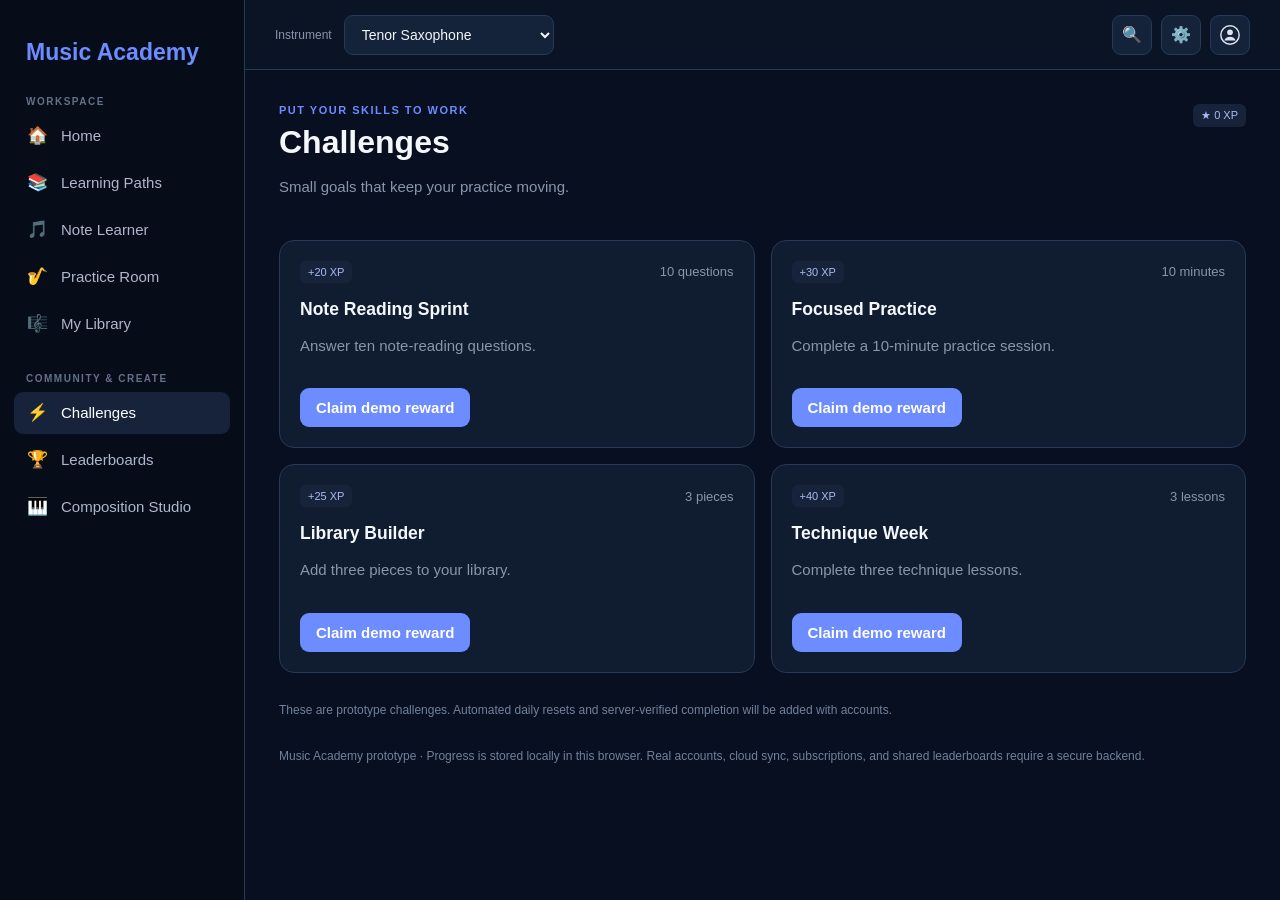
==== challenges.html @ c307b2cd "Refresh shared navigation script cache" ====
<!DOCTYPE html>
<html lang="en">
<head>
    <meta charset="UTF-8">
    <meta name="viewport" content="width=device-width, initial-scale=1.0">
    <title>Music Academy — Challenges</title>
    <link rel="stylesheet" href="app.css?v=3">
</head>
<body data-page="challenges">
    <script src="app.js?v=15"></script>
</body>
</html>
---- app.css ----
:root {
    color-scheme:dark;
    --bg:#07101f;
    --side:#050b16;
    --panel:#0d1727;
    --panel2:#111c2e;
    --line:#1d2b42;
    --muted:#8996aa;
    --text:#f4f7fb;
    --blue:#6d8cff;
    --blue2:#16233b;
}

* {
    box-sizing:border-box;
}

body {
    margin:0;
    background:var(--bg);
    color:var(--text);
    font:15px Arial,sans-serif;
    min-height:100vh;
}

button,input,select {
    font:inherit;
}

button {
    cursor:pointer;
}

.sidebar {
    position:fixed;
    inset:0 auto 0 0;
    width:245px;
    background:var(--side);
    border-right:1px solid var(--line);
    padding:22px 14px;
    overflow:auto;
}

.logo {
    font-size:23px;
    font-weight:700;
    color:var(--blue);
    padding:10px 12px 28px;
}

.nav-label {
    font-size:10px;
    letter-spacing:1.5px;
    color:#65718a;
    text-transform:uppercase;
    padding:14px 12px 8px;
}

.nav {
    display:grid;
    gap:5px;
}

.nav a {
    display:flex;
    gap:13px;
    align-items:center;
    color:#aeb8cc;
    text-decoration:none;
    padding:12px;
    border-radius:9px;
}

.nav a:hover,.nav a.active {
    background:var(--blue2);
    color:white;
}

.nav-icon {
    width:22px;
    text-align:center;
    font-size:17px;
}

.main {
    margin-left:245px;
    min-width:0;
}

.topbar {
    height:70px;
    border-bottom:1px solid var(--line);
    display:flex;
    align-items:center;
    justify-content:space-between;
    padding:0 30px;
    background:#080f1c;
}

.topbar select,.top-btn,.secondary {
    background:var(--panel2);
    border:1px solid #293b58;
    color:var(--text);
    border-radius:9px;
    padding:10px 13px;
}

.top-actions {
    display:flex;
    gap:9px;
}

.content {
    max-width:1300px;
    margin:auto;
    padding:34px;
}

.page-head {
    display:flex;
    justify-content:space-between;
    gap:18px;
    align-items:flex-start;
    margin-bottom:26px;
}

.eyebrow {
    color:var(--blue);
    font-size:11px;
    text-transform:uppercase;
    letter-spacing:1.5px;
    font-weight:bold;
    margin-bottom:8px;
}

h1 {
    font-size:32px;
    margin:0 0 8px;
}

h2 {
    font-size:21px;
    margin:0 0 15px;
}

h3 {
    margin:0 0 8px;
}

.muted {
    color:var(--muted);
    line-height:1.5;
}

.btn {
    border:0;
    border-radius:9px;
    background:var(--blue);
    color:white;
    padding:11px 16px;
    font-weight:700;
}

.secondary {
    display:inline-block;
    text-decoration:none;
}

.grid {
    display:grid;
    gap:16px;
}

.g2 {
    grid-template-columns:repeat(2,minmax(0,1fr));
}

.g3 {
    grid-template-columns:repeat(3,minmax(0,1fr));
}

.g4 {
    grid-template-columns:repeat(4,minmax(0,1fr));
}

.card {
    background:var(--panel);
    border:1px solid var(--line);
    border-radius:15px;
    padding:20px;
    min-width:0;
}

.card:hover {
    border-color:#30496f;
}

.stat {
    font-size:28px;
    font-weight:700;
    margin:8px 0;
}

.small {
    font-size:13px;
    color:var(--muted);
}

.pill {
    font-size:11px;
    padding:5px 8px;
    border-radius:6px;
    background:#1b2943;
    color:#a9bcf3;
}

.row {
    display:flex;
    align-items:center;
    justify-content:space-between;
    gap:12px;
}

.rowwrap {
    display:flex;
    align-items:center;
    gap:9px;
    flex-wrap:wrap;
}

.progress {
    height:8px;
    border-radius:20px;
    background:#1a2940;
    overflow:hidden;
    margin:12px 0;
}

.progress span {
    display:block;
    height:100%;
    background:var(--blue);
}

.list {
    display:grid;
    gap:10px;
}

.item {
    display:flex;
    align-items:center;
    gap:13px;
    padding:13px;
    background:#0a1424;
    border:1px solid var(--line);
    border-radius:10px;
}

.item .grow {
    flex:1;
}

.tile {
    width:42px;
    height:42px;
    border-radius:11px;
    background:#192844;
    display:grid;
    place-items:center;
    font-size:20px;
    flex-shrink:0;
}

.field {
    width:100%;
    background:var(--panel2);
    border:1px solid #293b58;
    color:white;
    border-radius:9px;
    padding:10px 12px;
}

.field:focus {
    outline:1px solid var(--blue);
}

.label {
    display:block;
    color:#aeb8cc;
    font-size:12px;
    margin:12px 0 6px;
}

.footer {
    font-size:12px;
    color:#72819a;
    margin-top:28px;
    line-height:1.5;
}

.tabs {
    display:flex;
    gap:8px;
    overflow:auto;
    border-bottom:1px solid var(--line);
    margin:18px 0;
}

.tab {
    border:0;
    background:none;
    color:var(--muted);
    padding:12px;
    border-bottom:2px solid transparent;
}

.tab.active {
    color:white;
    border-color:var(--blue);
}

.toast {
    position:fixed;
    right:20px;
    bottom:20px;
    background:#172743;
    border:1px solid #38527b;
    padding:12px 16px;
    border-radius:10px;
    display:none;
}

.toast.show {
    display:block;
}

.composer {
    display:grid;
    grid-template-columns:repeat(16,minmax(26px,1fr));
    gap:4px;
    overflow:auto;
}

.cell {
    height:30px;
    background:#101c2e;
    border:1px solid #34445e;
    border-radius:4px;
}

.cell.on {
    background:var(--blue);
}

@media(max-width:900px) {
    .sidebar {
        width:200px;
    }

    .main {
        margin-left:200px;
    }

    .g4 {
        grid-template-columns:repeat(2,1fr);
    }

    .g3 {
        grid-template-columns:repeat(2,1fr);
    }

}

@media(max-width:650px) {
    .sidebar {
        position:static;
        width:auto;
        padding:10px;
    }

    .logo {
        padding:8px 10px 12px;
    }

    .nav {
        display:flex;
        overflow:auto;
    }

    .nav-label {
        display:none;
    }

    .nav a {
        white-space:nowrap;
    }

    .main {
        margin:0;
    }

    .topbar {
        padding:0 14px;
    }

    .content {
        padding:22px 15px;
    }

    .page-head {
        flex-direction:column;
    }

    .g2,.g3,.g4 {
        grid-template-columns:1fr;
    }

}


/* Shared Music Academy navigation and top bar */
.sidebar {
    position: fixed;
    inset: 0 auto 0 0;
    width: 245px;
    min-height: 100vh;
    overflow-y: auto;
    z-index: 20;
    padding: 22px 14px;
    background: #050b16;
    border-right: 1px solid #1d2b42;
}
.sidebar .logo {
    height: 60px;
    min-height: 60px;
    display: flex;
    align-items: center;
    margin: 0;
    padding: 0 12px;
    color: #6d8cff;
    font-family: Arial, Helvetica, sans-serif;
    font-size: 23px;
    font-style: normal;
    font-weight: 700;
    line-height: 1;
    letter-spacing: 0;
    text-transform: none;
    white-space: nowrap;
    box-sizing: border-box;
}
.sidebar .nav-label {
    padding: 14px 12px 8px;
    color: #65718a;
    font-size: 10px;
    font-weight: 700;
    letter-spacing: 1.5px;
    text-transform: uppercase;
}
.sidebar .nav {
    display: grid;
    gap: 5px;
    margin-bottom: 14px;
}
.sidebar .nav a {
    display: flex;
    align-items: center;
    gap: 13px;
    width: 100%;
    padding: 12px;
    border: 0;
    border-radius: 9px;
    color: #aeb8cc;
    font: 15px Arial, sans-serif;
    line-height: 18px;
    height: 42px;
    text-align: left;
    text-decoration: none;
    transition: background 0.2s, color 0.2s;
}
.sidebar .nav a:hover,
.sidebar .nav a.active {
    background: #16233b;
    color: #fff;
}
 .sidebar .nav-icon {
    display: inline-grid;
    flex: 0 0 22px;
    width: 22px;
    place-items: center;
    font-size: 17px;
}
.main {
    margin-left: 245px;
    min-width: 0;
}
.topbar {
    height: 70px;
    min-height: 70px;
    display: flex;
    align-items: center;
    justify-content: flex-start;
    gap: 12px;
    padding: 0 30px;
    background: #080f1c;
    border-bottom: 1px solid #1d2b42;
    box-sizing: border-box;
}
.instrument-label {
    display: inline-flex;
    flex: 0 0 auto;
    align-items: center;
    margin: 0;
    color: #8996aa;
    font: 12px/1 Arial, Helvetica, sans-serif;
    white-space: nowrap;
}
.instrument-select {
    display: inline-flex;
    flex: 0 0 210px;
    width: 210px;
    min-width: 210px;
    height: 40px;
    margin: 0;
    padding: 0 13px;
    color: #f4f7fb;
    background: #111c2e;
    border: 1px solid #293b58;
    border-radius: 9px;
    font: 14px Arial, Helvetica, sans-serif;
    box-sizing: border-box;
}
.topbar .top-actions {
    display: flex;
    flex: 0 0 auto;
    align-items: center;
    gap: 9px;
    margin: 0 0 0 auto;
}
.topbar .top-btn {
    display: inline-flex;
    flex: 0 0 40px;
    width: 40px;
    min-width: 40px;
    height: 40px;
    align-items: center;
    justify-content: center;
    margin: 0;
    padding: 0;
    color: #dbe3f0;
    background: #111c2e;
    border: 1px solid #293b58;
    border-radius: 9px;
    font: 16px/1 Arial, Helvetica, sans-serif;
    box-sizing: border-box;
    cursor: pointer;
}
.topbar .top-btn:hover {
    background: #1b2943;
}
@media (max-width: 900px) {
    .sidebar { width: 205px; }
    .main { margin-left: 205px; }
}
@media (max-width: 650px) {
    .sidebar {
        position: static;
        width: 100%;
        min-height: 0;
        padding: 10px;
    }
    .sidebar .logo { min-height: 0; padding: 8px 10px 12px; }
    .sidebar .nav-label { display: none; }
    .sidebar .nav {
        display: flex;
        gap: 5px;
        overflow-x: auto;
        margin: 0 0 6px;
    }
    .sidebar .nav a { flex: 0 0 auto; white-space: nowrap; }
    .main { margin-left: 0; }
    .topbar { flex-wrap: nowrap; gap: 8px; padding: 0 15px; }
    .instrument-label { font-size: 11px; }
    .instrument-select { flex-basis: 165px; width: 165px; min-width: 165px; }
    .topbar .top-actions { gap: 6px; }
    .topbar .top-btn { flex-basis: 36px; width: 36px; min-width: 36px; height: 36px; }
    .topbar .top-actions { margin-left: auto; }
}


/* Exact sidebar item rhythm shared by every page */
.sidebar .nav {
    display: grid;
    grid-template-columns: 1fr;
    row-gap: 5px;
    column-gap: 0;
    margin: 0 0 14px;
    padding: 0;
}
.sidebar .nav a,
.sidebar .nav-link {
    display: flex;
    align-items: center;
    gap: 13px;
    width: 100%;
    height: 42px;
    min-height: 42px;
    max-height: 42px;
    margin: 0;
    padding: 12px;
    box-sizing: border-box;
    font: 15px/18px Arial, Helvetica, sans-serif;
}
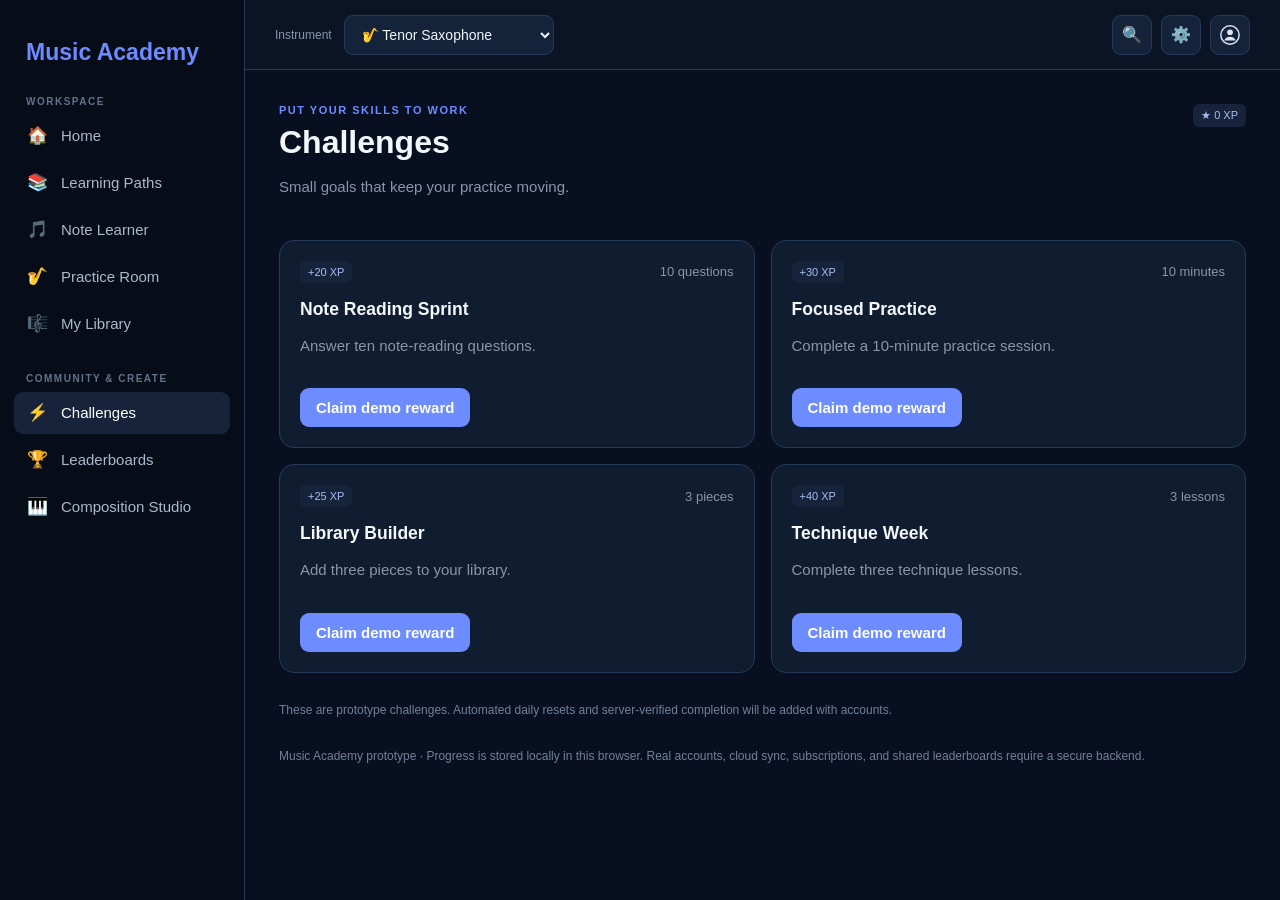
==== commit 70833b50: "Refresh instrument selector assets" ====
--- a/challenges.html
+++ b/challenges.html
@@ -7,6 +7,6 @@
     <link rel="stylesheet" href="app.css?v=3">
 </head>
 <body data-page="challenges">
-    <script src="app.js?v=15"></script>
+    <script src="app.js?v=21"></script>
 </body>
 </html>
